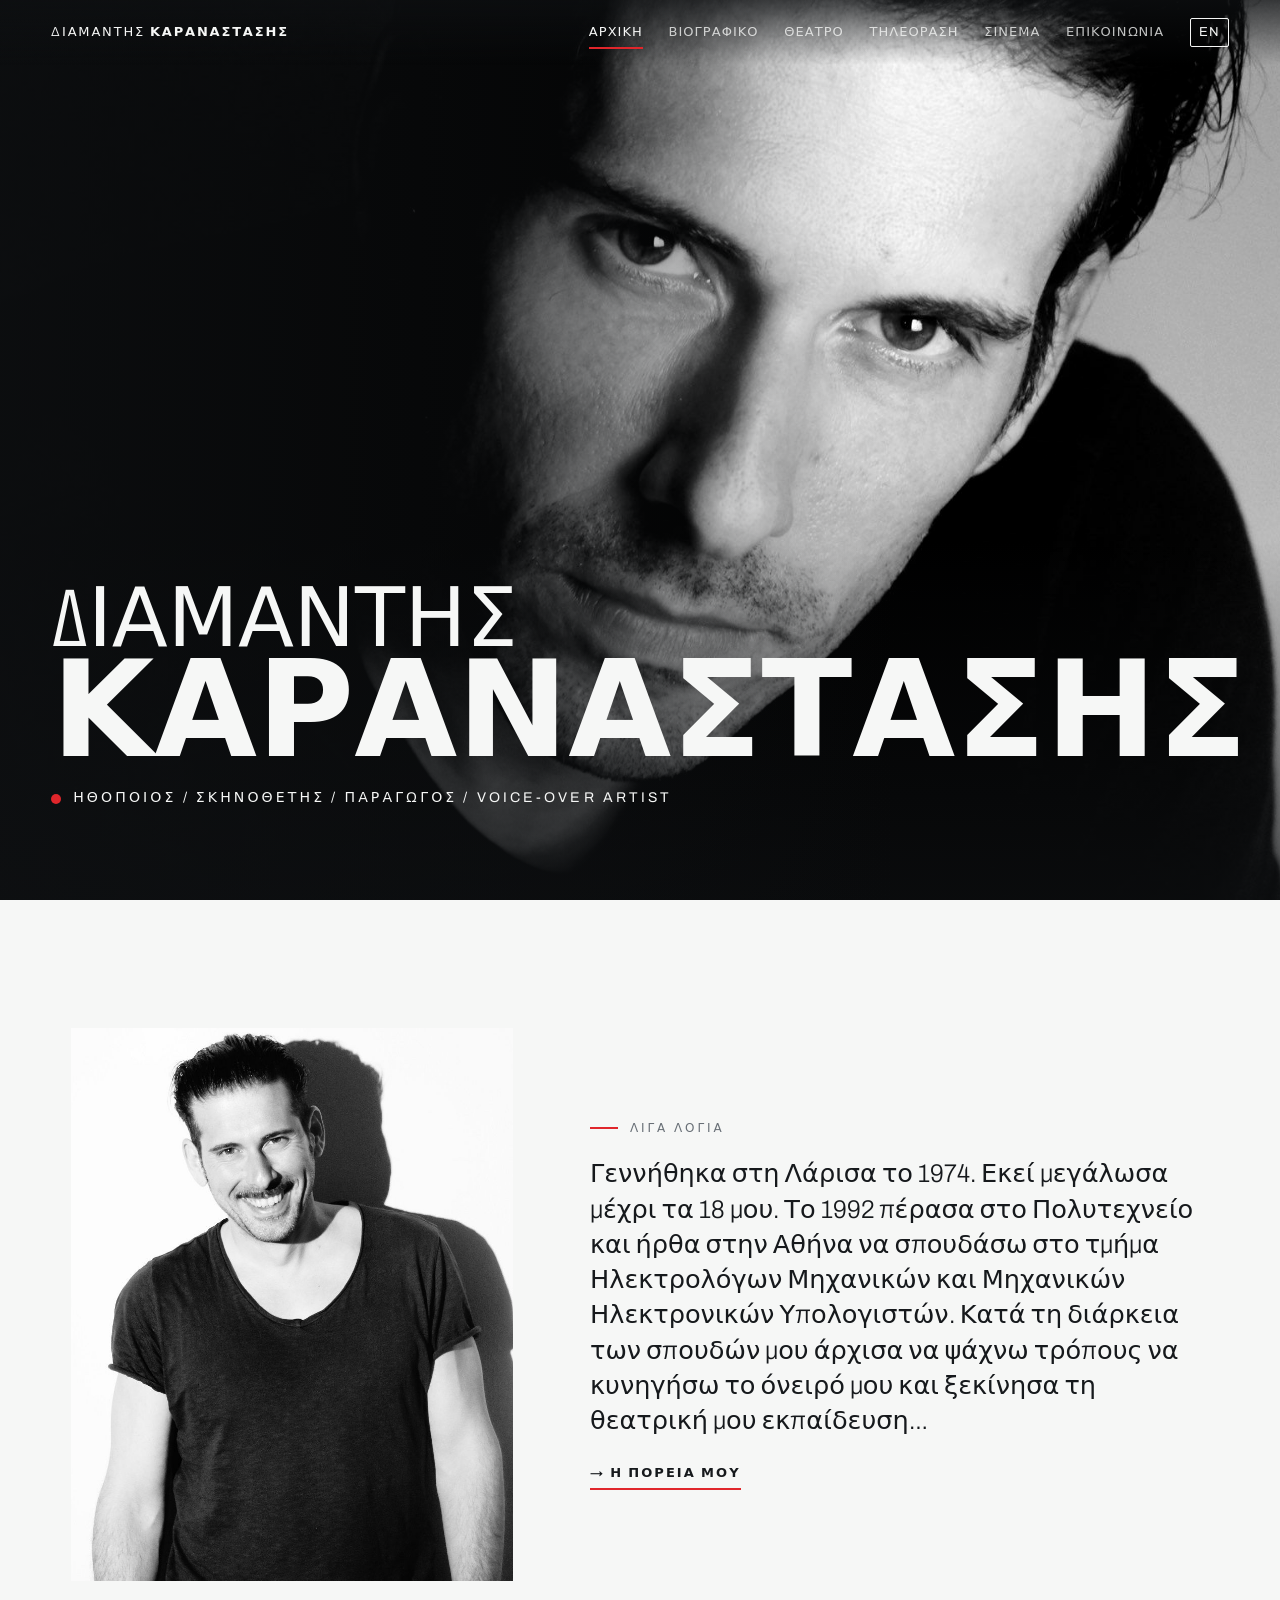
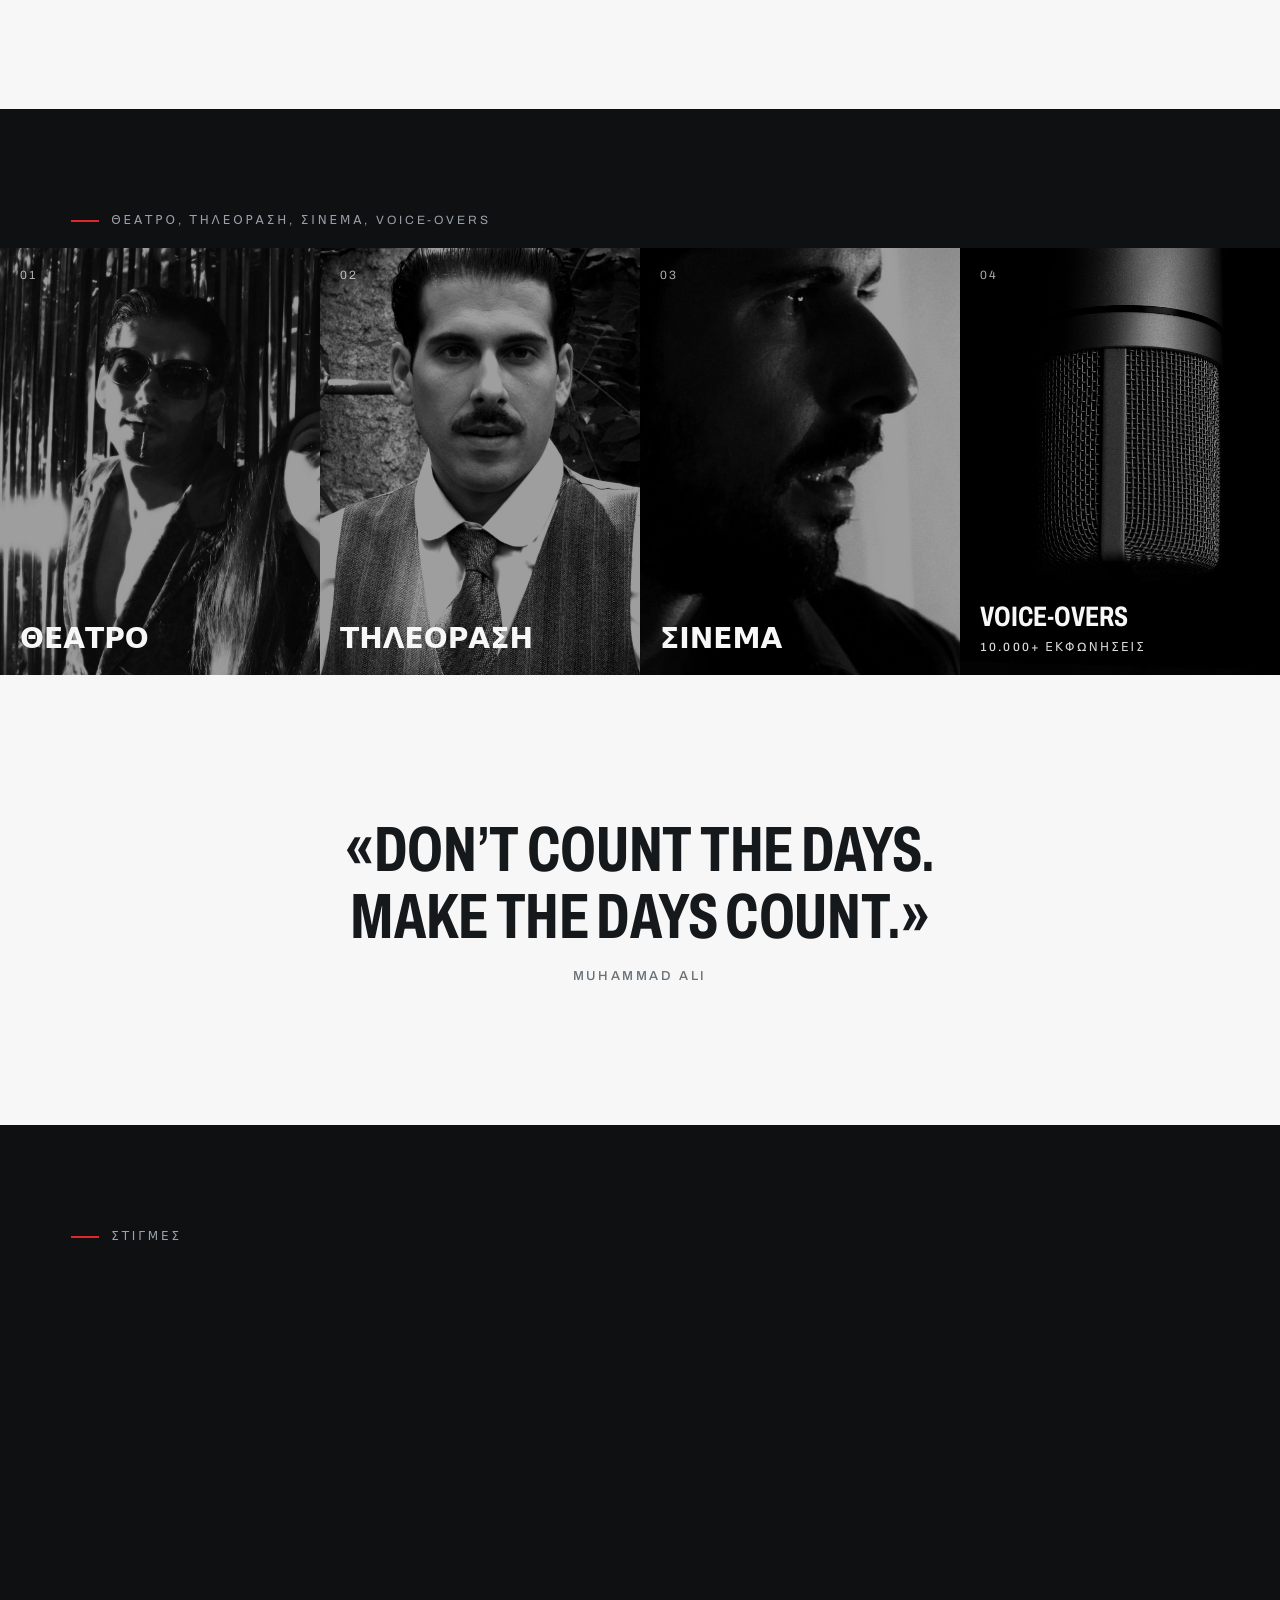
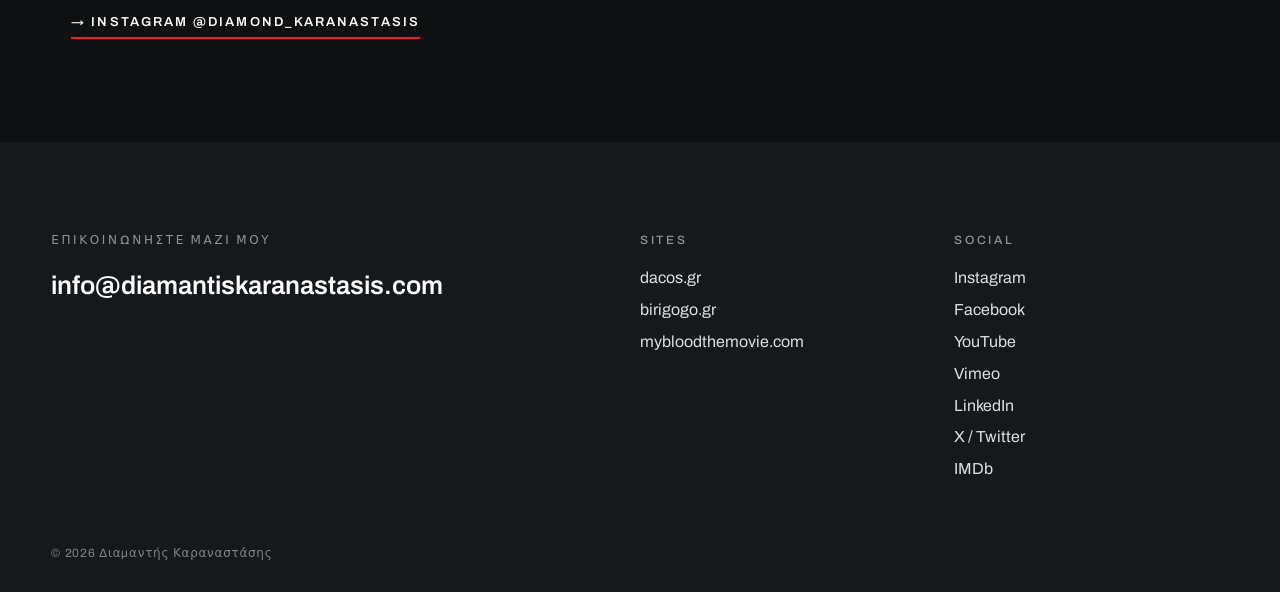
==== index.html @ 1491c584 "New static diamantiskaranastasis.com (EL/EN), replaces WordPress Co-Authored-By: Claude Opus 5.5 <no" ====
<!doctype html>
<html lang="el">
<head>
<meta charset="utf-8">
<meta name="viewport" content="width=device-width,initial-scale=1">
<title>Διαμαντής Καραναστάσης — Ηθοποιός / Σκηνοθέτης / Παραγωγός / Voice-Over Artist</title>
<meta name="description" content="Ο Διαμαντής Καραναστάσης είναι ηθοποιός σε θέατρο και τηλεόραση, σκηνοθέτης, βραβευμένος κινηματογραφιστής &amp; διακεκριμένος voice-over artist.">
<link rel="canonical" href="https://diamantiskaranastasis.com/">
<link rel="alternate" hreflang="el" href="https://diamantiskaranastasis.com/">
<link rel="alternate" hreflang="en" href="https://diamantiskaranastasis.com/en/">
<meta property="og:title" content="Διαμαντής Καραναστάσης — Ηθοποιός / Σκηνοθέτης / Παραγωγός / Voice-Over Artist">
<meta property="og:description" content="Ο Διαμαντής Καραναστάσης είναι ηθοποιός σε θέατρο και τηλεόραση, σκηνοθέτης, βραβευμένος κινηματογραφιστής &amp; διακεκριμένος voice-over artist.">
<meta property="og:image" content="https://diamantiskaranastasis.com/img/hero.jpg">
<meta property="og:type" content="website">
<link rel="icon" href="/img/favicon.svg" type="image/svg+xml">
<link rel="preconnect" href="https://fonts.googleapis.com">
<link rel="preconnect" href="https://fonts.gstatic.com" crossorigin>
<link href="https://fonts.googleapis.com/css2?family=Archivo:ital,wdth,wght@0,62..125,300..800;1,62..125,300..800&display=swap" rel="stylesheet">
<link rel="stylesheet" href="/style.css">
</head>
<body class="page-home">
<a class="skip" href="#main">Μετάβαση στο περιεχόμενο</a>
<header class="top">
  <a class="mark" href="/"><span>Διαμαντής</span> <b>Καραναστάσης</b></a>
  <button class="burger" aria-expanded="false" aria-controls="nav" aria-label="Menu"><i></i><i></i></button>
  <nav id="nav"><a href="/" aria-current="page">Αρχική</a><a href="/biografiko/">Βιογραφικό</a><a href="/theatro/">Θέατρο</a><a href="/tileorasi/">Τηλεόραση</a><a href="/kinimatografos/">Σινεμά</a><a href="/epikoinonia/">Επικοινωνία</a><a class="lang" href="/en/" hreflang="en" lang="en">EN</a></nav>
</header>
<main id="main">

<section class="hero">
  <img class="hero-img" src="/img/hero.jpg" alt="Διαμαντής Καραναστάσης" fetchpriority="high">
  <div class="hero-txt">
    <h1><span>Διαμαντής</span><b>Καραναστάσης</b></h1>
    <p class="roles">Ηθοποιός / Σκηνοθέτης / Παραγωγός / Voice-Over Artist</p>
  </div>
</section>
<section class="words wrap">
  <figure class="reveal"><img src="/img/words.jpg" alt="" loading="lazy"></figure>
  <div class="reveal">
    <p class="eyebrow">Λίγα λόγια</p>
    <p class="lede">Γεννήθηκα στη Λάρισα το 1974. Εκεί μεγάλωσα μέχρι τα 18 μου. Το 1992 πέρασα στο Πολυτεχνείο και ήρθα στην Αθήνα να σπουδάσω στο τμήμα Ηλεκτρολόγων Μηχανικών και Μηχανικών Ηλεκτρονικών Υπολογιστών. Κατά τη διάρκεια των σπουδών μου άρχισα να ψάχνω τρόπους να κυνηγήσω το όνειρό μου και ξεκίνησα τη θεατρική μου εκπαίδευση…</p>
    <a class="more" href="/biografiko/">→ Η πορεία μου</a>
  </div>
</section>
<section class="career">
  <div class="wrap"><p class="eyebrow">Θέατρο, Τηλεόραση, Σινεμά, Voice-Overs</p></div>
  <div class="tiles"><a class="tile reveal" href="/theatro/"><img src="/img/tile-theatre.jpg" alt="" loading="lazy"><span class="n">01</span><span class="l">Θέατρο</span></a><a class="tile reveal" href="/tileorasi/"><img src="/img/tile-tv.jpg" alt="" loading="lazy"><span class="n">02</span><span class="l">Τηλεόραση</span></a><a class="tile reveal" href="/kinimatografos/"><img src="/img/tile-cinema.jpg" alt="" loading="lazy"><span class="n">03</span><span class="l">Σινεμά</span></a><a class="tile reveal" href="https://dacos.gr"><img src="/img/tile-voice.jpg" alt="" loading="lazy"><span class="n">04</span><span class="l">Voice-Overs<small>10.000+ εκφωνήσεις</small></span></a></div>
</section>
<section class="quote wrap reveal">
  <blockquote>«Don’t count the days.<br>Make the days count.»<cite>Muhammad Ali</cite></blockquote>
</section>
<section class="moments">
  <div class="wrap"><p class="eyebrow">Στιγμές</p></div>
  <div class="strip"><figure class="reveal"><img src="/img/g2.jpg" alt="" loading="lazy"></figure><figure class="reveal"><img src="/img/g3.jpg" alt="" loading="lazy"></figure><figure class="reveal"><img src="/img/g6.jpg" alt="" loading="lazy"></figure><figure class="reveal"><img src="/img/g5.jpg" alt="" loading="lazy"></figure><figure class="reveal"><img src="/img/g7.jpg" alt="" loading="lazy"></figure><figure class="reveal"><img src="/img/g8.jpg" alt="" loading="lazy"></figure></div>
  <div class="wrap"><a class="more" href="https://www.instagram.com/diamond_karanastasis/" target="_blank" rel="noopener">→ Instagram @diamond_karanastasis</a></div>
</section>
</main>
<footer class="foot">
  <div class="foot-grid">
    <div><h3>Επικοινωνήστε μαζί μου</h3><a class="mail" href="mailto:info@diamantiskaranastasis.com">info@diamantiskaranastasis.com</a></div>
    <div><h3>Sites</h3><ul><li><a href="https://dacos.gr" target="_blank" rel="noopener">dacos.gr</a></li><li><a href="https://birigogo.gr" target="_blank" rel="noopener">birigogo.gr</a></li><li><a href="https://mybloodthemovie.com" target="_blank" rel="noopener">mybloodthemovie.com</a></li></ul></div>
    <div><h3>Social</h3><ul><li><a href="https://www.instagram.com/diamond_karanastasis/" target="_blank" rel="noopener">Instagram</a></li><li><a href="https://www.facebook.com/diamantis.karanastasis/" target="_blank" rel="noopener">Facebook</a></li><li><a href="https://www.youtube.com/channel/UCJ98Gt_ZgGxIDcLVIK1UcEQ" target="_blank" rel="noopener">YouTube</a></li><li><a href="https://vimeo.com/user14352981" target="_blank" rel="noopener">Vimeo</a></li><li><a href="https://www.linkedin.com/in/diamantis-karanastasis-67392116/" target="_blank" rel="noopener">LinkedIn</a></li><li><a href="https://twitter.com/diamantis_kar" target="_blank" rel="noopener">X / Twitter</a></li><li><a href="https://www.imdb.com/name/nm1007350/" target="_blank" rel="noopener">IMDb</a></li></ul></div>
  </div>
  <p class="legal">© <span id="yr">2026</span> Διαμαντής Καραναστάσης</p>
</footer>
<script>
document.getElementById('yr').textContent=new Date().getFullYear();
const b=document.querySelector('.burger'),n=document.getElementById('nav');
b.addEventListener('click',()=>{const o=b.getAttribute('aria-expanded')==='true';b.setAttribute('aria-expanded',!o);document.body.classList.toggle('nav-open',!o);});
const io=new IntersectionObserver(es=>es.forEach(e=>{if(e.isIntersecting){e.target.classList.add('in');io.unobserve(e.target);}}),{rootMargin:'0px 0px -8% 0px'});
document.querySelectorAll('.reveal').forEach(el=>io.observe(el));
</script>
</body>
</html>
---- style.css ----
/* diamantiskaranastasis.com — shares the type system & palette of dacos.gr */
:root{
  --paper:#F6F7F6;
  --alu:#DCDFE1;
  --ink:#16191C;
  --graphite:#30353A;
  --muted:#686F76;
  --rec:#E0262B;
  --night:#0E1012;
  --pad:clamp(16px,4vw,56px);
  --max:1240px;
}
*{box-sizing:border-box;margin:0;padding:0}
html{-webkit-text-size-adjust:100%;scroll-behavior:smooth}
body{background:var(--paper);color:var(--ink);font-family:"Archivo",system-ui,sans-serif;font-size:clamp(16px,1.05vw,18px);line-height:1.62;font-variation-settings:"wdth" 100;-webkit-font-smoothing:antialiased;overflow-x:hidden}
img{display:block;max-width:100%;height:auto}
a{color:inherit}
.wrap{max-width:var(--max);margin:0 auto;padding:0 var(--pad)}
.skip{position:absolute;left:-999px;top:8px;background:var(--rec);color:#fff;padding:8px 12px;z-index:99}
.skip:focus{left:8px}
:focus-visible{outline:2px solid var(--rec);outline-offset:3px}

/* header */
.top{position:fixed;inset:0 0 auto 0;z-index:20;display:flex;align-items:center;justify-content:space-between;gap:24px;padding:18px var(--pad);color:var(--paper);mix-blend-mode:normal;background:linear-gradient(rgba(14,16,18,.72),rgba(14,16,18,0));transition:background .3s}
.mark{text-decoration:none;text-transform:uppercase;letter-spacing:.14em;font-size:13px;white-space:nowrap}
.mark span{font-weight:300}
.mark b{font-weight:700}
.top nav{display:flex;gap:clamp(14px,2vw,28px);font-size:13px;letter-spacing:.08em;text-transform:uppercase}
.top nav a{text-decoration:none;opacity:.78;position:relative;padding:4px 0}
.top nav a:hover,.top nav a[aria-current]{opacity:1}
.top nav a[aria-current]::after{content:"";position:absolute;left:0;right:0;bottom:-2px;height:2px;background:var(--rec)}
.top nav .lang{border:1px solid currentColor;padding:3px 8px;border-radius:2px;opacity:1}
.burger{display:none;background:none;border:0;width:36px;height:36px;position:relative;cursor:pointer;color:inherit}
.burger i{position:absolute;left:7px;right:7px;height:2px;background:currentColor;transition:transform .25s}
.burger i:first-child{top:13px}.burger i:last-child{top:21px}
.nav-open .burger i:first-child{transform:translateY(4px) rotate(45deg)}
.nav-open .burger i:last-child{transform:translateY(-4px) rotate(-45deg)}

/* hero */
.hero{position:relative;height:100svh;min-height:560px;background:var(--night);color:var(--paper);overflow:hidden}
.hero-img{position:absolute;inset:0;width:100%;height:100%;object-fit:cover;object-position:70% 30%;filter:grayscale(1) contrast(1.05);animation:breathe 18s ease-in-out infinite alternate}
.hero::after{content:"";position:absolute;inset:0;background:linear-gradient(90deg,rgba(14,16,18,.82) 0%,rgba(14,16,18,.35) 48%,rgba(14,16,18,0) 70%),linear-gradient(0deg,rgba(14,16,18,.7),rgba(14,16,18,0) 40%)}
.hero-txt{position:absolute;z-index:2;left:var(--pad);right:var(--pad);bottom:clamp(40px,10vh,110px)}
.hero h1{text-transform:uppercase;line-height:.86;font-variation-settings:"wdth" 62;letter-spacing:-.01em}
.hero h1 span{display:block;font-weight:300;font-size:clamp(34px,6.4vw,92px);opacity:0;animation:rise .9s .15s forwards}
.hero h1 b{display:block;font-weight:800;font-size:clamp(44px,10.4vw,170px);opacity:0;animation:rise .9s .3s forwards}
.roles{margin-top:18px;font-size:clamp(12px,1.1vw,15px);letter-spacing:.22em;text-transform:uppercase;opacity:0;animation:rise .9s .5s forwards;display:flex;align-items:center;gap:12px}
.roles::before{content:"";width:10px;height:10px;border-radius:50%;background:var(--rec);flex:none;animation:blink 1.6s steps(2) infinite}
@keyframes rise{from{opacity:0;transform:translateY(24px)}to{opacity:1;transform:none}}
@keyframes breathe{from{transform:scale(1.02)}to{transform:scale(1.09)}}
@keyframes blink{50%{opacity:.15}}

.eyebrow{font-size:12px;letter-spacing:.24em;text-transform:uppercase;color:var(--muted);margin-bottom:18px;display:flex;align-items:center;gap:12px}
.eyebrow::before{content:"";width:28px;height:2px;background:var(--rec)}
.lede{font-size:clamp(20px,2vw,30px);line-height:1.38;font-weight:300;font-variation-settings:"wdth" 92}
.more{display:inline-block;margin-top:24px;font-size:13px;letter-spacing:.16em;text-transform:uppercase;text-decoration:none;font-weight:600;border-bottom:2px solid var(--rec);padding-bottom:4px}
.more:hover{color:var(--rec)}

/* words */
.words{display:grid;grid-template-columns:minmax(0,5fr) minmax(0,7fr);gap:clamp(28px,6vw,96px);align-items:center;padding-top:clamp(64px,10vw,140px);padding-bottom:clamp(64px,10vw,140px)}
.words figure img{filter:grayscale(1);aspect-ratio:4/5;object-fit:cover;width:100%}

/* career tiles */
.career{background:var(--night);color:var(--paper);padding:clamp(56px,8vw,110px) 0 0}
.career .eyebrow{color:#9aa1a8}
.tiles{display:grid;grid-template-columns:repeat(4,1fr);margin-top:8px}
.tile{position:relative;display:block;aspect-ratio:3/4;overflow:hidden;text-decoration:none;color:var(--paper)}
.tile img{position:absolute;inset:0;width:100%;height:100%;object-fit:cover;filter:grayscale(1) brightness(.62);transition:transform .9s cubic-bezier(.2,.7,.2,1),filter .6s}
.tile:hover img,.tile:focus-visible img{transform:scale(1.06);filter:grayscale(.15) brightness(.8)}
.tile .n{position:absolute;top:18px;left:20px;font-size:12px;letter-spacing:.2em;opacity:.7}
.tile .l{position:absolute;left:20px;right:20px;bottom:22px;font-size:clamp(22px,2.2vw,34px);font-weight:700;text-transform:uppercase;font-variation-settings:"wdth" 70;line-height:1}
.tile .l small{display:block;margin-top:10px;font-size:12px;font-weight:500;letter-spacing:.18em;font-variation-settings:"wdth" 100;color:#fff;opacity:.85}
.tile::after{content:"";position:absolute;left:20px;bottom:12px;width:0;height:2px;background:var(--rec);transition:width .5s}
.tile:hover::after{width:48px}

/* quotes */
.quote{padding-top:clamp(72px,11vw,160px);padding-bottom:clamp(72px,11vw,160px);text-align:center}
.quote blockquote{font-size:clamp(30px,5vw,72px);line-height:1.05;font-weight:700;text-transform:uppercase;font-variation-settings:"wdth" 66;letter-spacing:-.005em}
blockquote cite{display:block;margin-top:20px;font-style:normal;font-size:13px;letter-spacing:.2em;text-transform:uppercase;color:var(--muted);font-weight:500;font-variation-settings:"wdth" 100}

/* moments */
.moments{background:var(--night);color:var(--paper);padding:clamp(56px,8vw,110px) 0}
.moments .eyebrow{color:#9aa1a8}
.moments .more{color:var(--paper)}
.strip{display:grid;grid-template-columns:repeat(6,minmax(240px,1fr));gap:6px;overflow-x:auto;scroll-snap-type:x mandatory;padding:0 var(--pad) 24px;scrollbar-width:thin}
.strip figure{scroll-snap-align:start}
.strip img{aspect-ratio:4/5;object-fit:cover;width:100%;filter:grayscale(1);transition:filter .5s}
.strip img:hover{filter:none}

/* inner pages */
.phead{position:relative;height:clamp(340px,62vh,620px);background:var(--night);color:var(--paper);overflow:hidden}
.phead img{position:absolute;inset:0;width:100%;height:100%;object-fit:cover;filter:grayscale(1) brightness(.6)}
.phead::after{content:"";position:absolute;inset:0;background:linear-gradient(0deg,rgba(14,16,18,.75),rgba(14,16,18,0) 60%)}
.phead-txt{position:absolute;z-index:2;left:0;right:0;bottom:clamp(28px,6vh,64px)}
.phead h1{font-size:clamp(52px,11vw,170px);line-height:.85;font-weight:800;text-transform:uppercase;font-variation-settings:"wdth" 62;animation:rise .9s .1s both}
.epi{padding-top:clamp(48px,7vw,96px)}
.epi blockquote{max-width:900px;font-size:clamp(22px,2.6vw,38px);line-height:1.25;font-weight:300;font-style:italic;font-variation-settings:"wdth" 90}
.prose{padding-top:clamp(32px,5vw,64px);padding-bottom:clamp(72px,10vw,140px)}
.prose>p,.prose>.sub,.prose>ul,.prose>blockquote{max-width:760px}
.prose p{margin-bottom:1.2em}
.prose p a,.prose li a{text-decoration-color:var(--rec);text-decoration-thickness:2px;text-underline-offset:3px}
.prose p a:hover{color:var(--rec)}
.sub{font-size:13px;letter-spacing:.22em;text-transform:uppercase;font-weight:600;margin:56px 0 18px;padding-top:18px;border-top:1px solid var(--alu)}
.credits{list-style:none}
.credits li{padding:14px 0;border-bottom:1px solid var(--alu);line-height:1.4}
.credits li span{display:block;color:var(--muted);font-size:.9em;margin-top:2px}
.credits li b{font-weight:600}
.awards li{padding-left:22px;position:relative}
.awards li::before{content:"";position:absolute;left:0;top:22px;width:8px;height:8px;border-radius:50%;background:var(--rec)}
.endq{margin-top:56px;font-size:clamp(20px,2vw,28px);font-weight:300;font-style:italic;line-height:1.3}
.gallery{display:grid;grid-template-columns:repeat(2,1fr);gap:clamp(8px,1.2vw,16px);margin-top:64px}
.gallery img{aspect-ratio:16/10;object-fit:cover;width:100%}
.gallery figcaption{font-size:12px;letter-spacing:.16em;text-transform:uppercase;color:var(--muted);padding:10px 0 4px}

.contact{padding-top:clamp(56px,8vw,110px);padding-bottom:clamp(80px,12vw,170px)}
.bigmail{display:inline-block;margin-top:28px;font-size:clamp(22px,4.2vw,60px);font-weight:700;font-variation-settings:"wdth" 70;text-decoration:none;border-bottom:3px solid var(--rec);word-break:break-all;line-height:1.1}
.bigmail:hover{color:var(--rec)}

/* footer */
.foot{background:var(--ink);color:var(--alu);padding:clamp(48px,7vw,90px) var(--pad) 28px}
.foot-grid{max-width:var(--max);margin:0 auto;display:grid;grid-template-columns:2fr 1fr 1fr;gap:40px}
.foot h3{font-size:12px;letter-spacing:.22em;text-transform:uppercase;color:#8d949b;font-weight:500;margin-bottom:14px}
.foot ul{list-style:none}
.foot li{margin:6px 0}
.foot a{text-decoration:none}
.foot a:hover{color:#fff;text-decoration:underline;text-decoration-color:var(--rec)}
.foot .mail{font-size:clamp(18px,2vw,26px);font-weight:600;color:#fff;word-break:break-all}
.legal{max-width:var(--max);margin:56px auto 0;font-size:12px;color:#7d848b;letter-spacing:.06em}

/* reveal */
.reveal{opacity:0;transform:translateY(26px);transition:opacity .9s ease,transform .9s cubic-bezier(.2,.7,.2,1)}
.reveal.in{opacity:1;transform:none}

@media (max-width:900px){
  .burger{display:block;z-index:3}
  .top nav{position:fixed;inset:0;background:var(--night);flex-direction:column;justify-content:center;align-items:flex-start;padding:0 var(--pad);gap:18px;font-size:clamp(28px,8vw,44px);font-weight:700;font-variation-settings:"wdth" 70;opacity:0;pointer-events:none;transition:opacity .3s}
  .nav-open .top nav{opacity:1;pointer-events:auto}
  .top nav .lang{font-size:14px;margin-top:12px}
  .words{grid-template-columns:1fr}
  .tiles{grid-template-columns:repeat(2,1fr)}
  .foot-grid{grid-template-columns:1fr}
  .gallery{grid-template-columns:1fr}
  .hero-img{object-position:62% 30%}
  .hero h1 b{font-size:9.4vw}
  .tile .l{font-size:clamp(18px,5.4vw,26px);left:14px;right:14px}
}
@media (prefers-reduced-motion:reduce){
  *,*::before,*::after{animation:none!important;transition:none!important}
  .reveal,.hero h1 span,.hero h1 b,.roles{opacity:1;transform:none}
}
.credits{margin-bottom:40px}
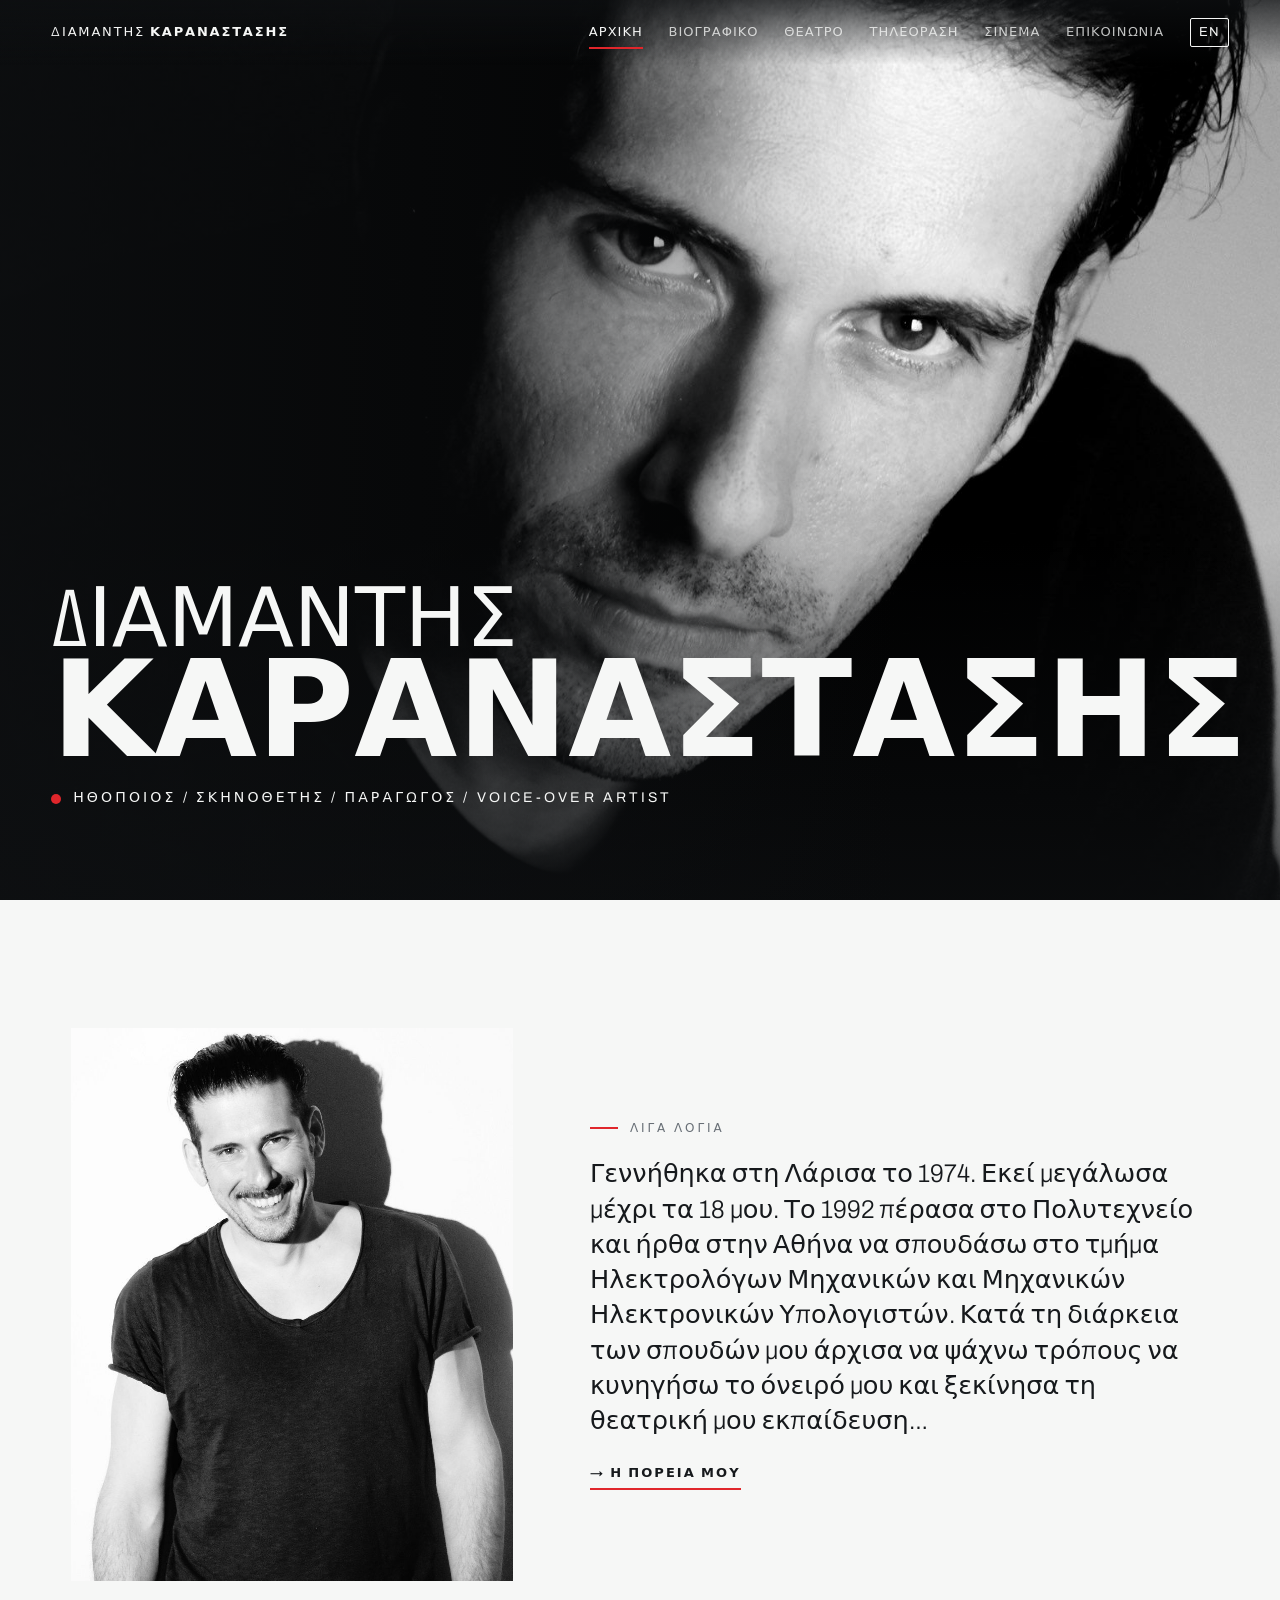
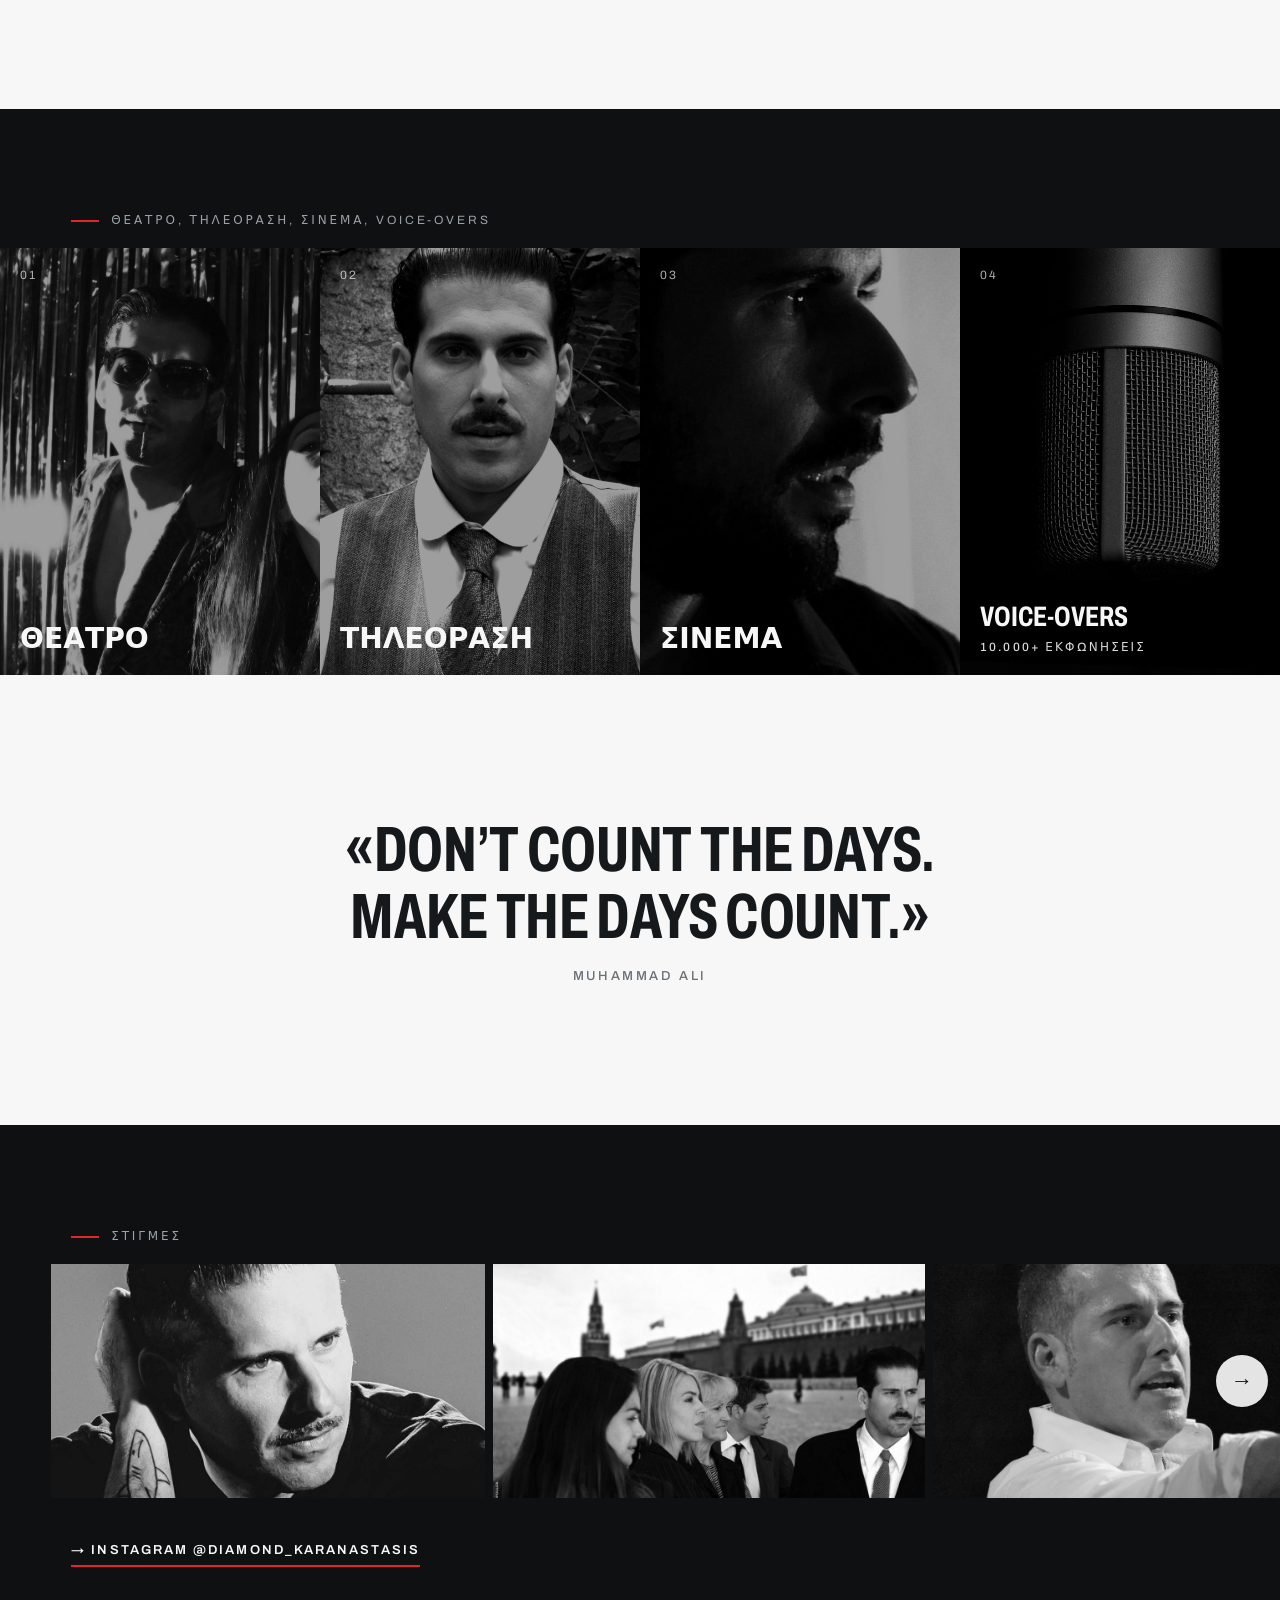
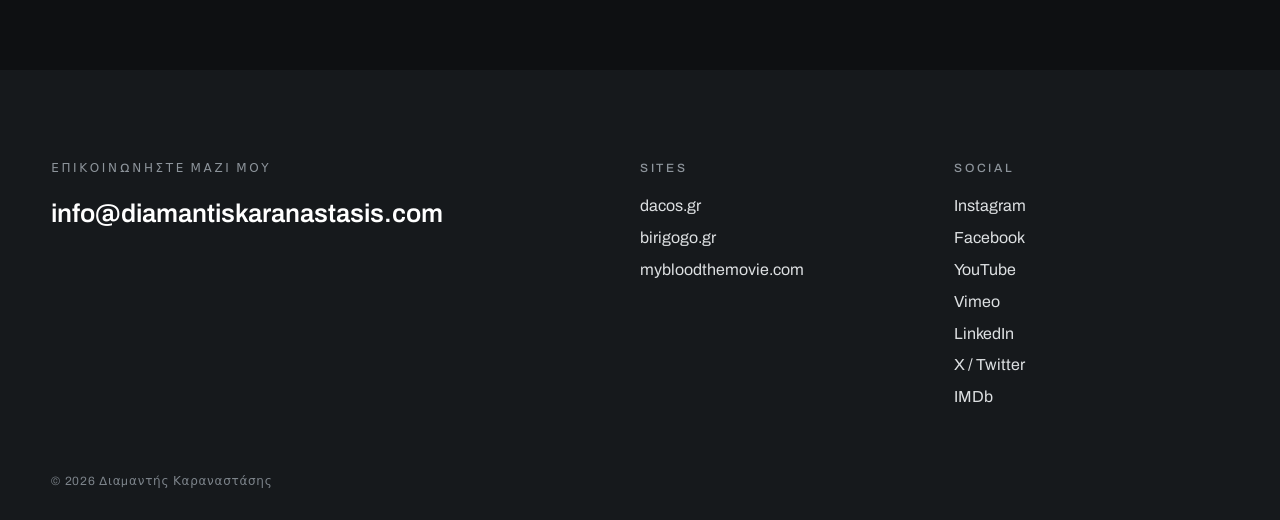
==== commit 53b8c6e0: "Moments slider with lightbox (18 photos); theatre, TV, cinema updates (EL/EN) Co-Authored-By: Claude" ====
--- a/index.html
+++ b/index.html
@@ -51,7 +51,18 @@
 </section>
 <section class="moments">
   <div class="wrap"><p class="eyebrow">Στιγμές</p></div>
-  <div class="strip"><figure class="reveal"><img src="/img/g2.jpg" alt="" loading="lazy"></figure><figure class="reveal"><img src="/img/g3.jpg" alt="" loading="lazy"></figure><figure class="reveal"><img src="/img/g6.jpg" alt="" loading="lazy"></figure><figure class="reveal"><img src="/img/g5.jpg" alt="" loading="lazy"></figure><figure class="reveal"><img src="/img/g7.jpg" alt="" loading="lazy"></figure><figure class="reveal"><img src="/img/g8.jpg" alt="" loading="lazy"></figure></div>
+  <div class="slider">
+    <button class="nav prev" aria-label="Προηγούμενη">&#8592;</button>
+    <div class="strip" tabindex="0"><button class="shot" data-i="0" data-full="/img/m/01.jpg" aria-label="Στιγμές 1"><img src="/img/m/t01.jpg" alt="" loading="lazy"></button><button class="shot" data-i="1" data-full="/img/m/02.jpg" aria-label="Στιγμές 2"><img src="/img/m/t02.jpg" alt="" loading="lazy"></button><button class="shot" data-i="2" data-full="/img/m/03.jpg" aria-label="Στιγμές 3"><img src="/img/m/t03.jpg" alt="" loading="lazy"></button><button class="shot" data-i="3" data-full="/img/m/04.jpg" aria-label="Στιγμές 4"><img src="/img/m/t04.jpg" alt="" loading="lazy"></button><button class="shot" data-i="4" data-full="/img/m/05.jpg" aria-label="Στιγμές 5"><img src="/img/m/t05.jpg" alt="" loading="lazy"></button><button class="shot" data-i="5" data-full="/img/m/06.jpg" aria-label="Στιγμές 6"><img src="/img/m/t06.jpg" alt="" loading="lazy"></button><button class="shot" data-i="6" data-full="/img/m/07.jpg" aria-label="Στιγμές 7"><img src="/img/m/t07.jpg" alt="" loading="lazy"></button><button class="shot" data-i="7" data-full="/img/m/08.jpg" aria-label="Στιγμές 8"><img src="/img/m/t08.jpg" alt="" loading="lazy"></button><button class="shot" data-i="8" data-full="/img/m/09.jpg" aria-label="Στιγμές 9"><img src="/img/m/t09.jpg" alt="" loading="lazy"></button><button class="shot" data-i="9" data-full="/img/m/10.jpg" aria-label="Στιγμές 10"><img src="/img/m/t10.jpg" alt="" loading="lazy"></button><button class="shot" data-i="10" data-full="/img/m/11.jpg" aria-label="Στιγμές 11"><img src="/img/m/t11.jpg" alt="" loading="lazy"></button><button class="shot" data-i="11" data-full="/img/m/12.jpg" aria-label="Στιγμές 12"><img src="/img/m/t12.jpg" alt="" loading="lazy"></button><button class="shot" data-i="12" data-full="/img/m/13.jpg" aria-label="Στιγμές 13"><img src="/img/m/t13.jpg" alt="" loading="lazy"></button><button class="shot" data-i="13" data-full="/img/m/14.jpg" aria-label="Στιγμές 14"><img src="/img/m/t14.jpg" alt="" loading="lazy"></button><button class="shot" data-i="14" data-full="/img/m/15.jpg" aria-label="Στιγμές 15"><img src="/img/m/t15.jpg" alt="" loading="lazy"></button><button class="shot" data-i="15" data-full="/img/m/16.jpg" aria-label="Στιγμές 16"><img src="/img/m/t16.jpg" alt="" loading="lazy"></button><button class="shot" data-i="16" data-full="/img/m/17.jpg" aria-label="Στιγμές 17"><img src="/img/m/t17.jpg" alt="" loading="lazy"></button><button class="shot" data-i="17" data-full="/img/m/18.jpg" aria-label="Στιγμές 18"><img src="/img/m/t18.jpg" alt="" loading="lazy"></button></div>
+    <button class="nav next" aria-label="Επόμενη">&#8594;</button>
+  </div>
+  <div class="lb" role="dialog" aria-modal="true" hidden>
+    <button class="lb-x" aria-label="Κλείσιμο">&times;</button>
+    <button class="lb-p" aria-label="Προηγούμενη">&#8592;</button>
+    <img alt="">
+    <button class="lb-n" aria-label="Επόμενη">&#8594;</button>
+    <span class="lb-c"></span>
+  </div>
   <div class="wrap"><a class="more" href="https://www.instagram.com/diamond_karanastasis/" target="_blank" rel="noopener">→ Instagram @diamond_karanastasis</a></div>
 </section>
 </main>
@@ -69,6 +80,25 @@
 b.addEventListener('click',()=>{const o=b.getAttribute('aria-expanded')==='true';b.setAttribute('aria-expanded',!o);document.body.classList.toggle('nav-open',!o);});
 const io=new IntersectionObserver(es=>es.forEach(e=>{if(e.isIntersecting){e.target.classList.add('in');io.unobserve(e.target);}}),{rootMargin:'0px 0px -8% 0px'});
 document.querySelectorAll('.reveal').forEach(el=>io.observe(el));
+
+const st=document.querySelector('.strip');
+if(st){
+ const step=()=>Math.max(st.clientWidth*0.8,280);
+ document.querySelector('.slider .prev').onclick=()=>st.scrollBy({left:-step(),behavior:'smooth'});
+ document.querySelector('.slider .next').onclick=()=>st.scrollBy({left:step(),behavior:'smooth'});
+ const upd=()=>{document.querySelector('.slider .prev').disabled=st.scrollLeft<5;document.querySelector('.slider .next').disabled=st.scrollLeft+st.clientWidth>=st.scrollWidth-5;};
+ st.addEventListener('scroll',upd,{passive:true});window.addEventListener('resize',upd);st.querySelectorAll('img').forEach(i=>i.addEventListener('load',upd));window.addEventListener('load',upd);upd();
+ const shots=[...st.querySelectorAll('.shot')],lb=document.querySelector('.lb'),li=lb.querySelector('img'),lc=lb.querySelector('.lb-c');let cur=0,x0=null;
+ const show=i=>{cur=(i+shots.length)%shots.length;li.src=shots[cur].dataset.full;lc.textContent=(cur+1)+' / '+shots.length;};
+ const open=i=>{show(i);lb.hidden=false;document.body.style.overflow='hidden';lb.querySelector('.lb-x').focus();};
+ const close=()=>{lb.hidden=true;document.body.style.overflow='';shots[cur].focus();};
+ shots.forEach((b,i)=>b.onclick=()=>open(i));
+ lb.querySelector('.lb-x').onclick=close;lb.querySelector('.lb-p').onclick=e=>{e.stopPropagation();show(cur-1)};lb.querySelector('.lb-n').onclick=e=>{e.stopPropagation();show(cur+1)};
+ lb.onclick=e=>{if(e.target===lb)close();};
+ document.addEventListener('keydown',e=>{if(lb.hidden)return;if(e.key==='Escape')close();if(e.key==='ArrowLeft')show(cur-1);if(e.key==='ArrowRight')show(cur+1);});
+ lb.addEventListener('touchstart',e=>{x0=e.touches[0].clientX},{passive:true});
+ lb.addEventListener('touchend',e=>{if(x0===null)return;const d=e.changedTouches[0].clientX-x0;if(Math.abs(d)>50)show(cur+(d<0?1:-1));x0=null;});
+}
 </script>
 </body>
 </html>
--- a/style.css
+++ b/style.css
@@ -82,10 +82,22 @@
 .moments{background:var(--night);color:var(--paper);padding:clamp(56px,8vw,110px) 0}
 .moments .eyebrow{color:#9aa1a8}
 .moments .more{color:var(--paper)}
-.strip{display:grid;grid-template-columns:repeat(6,minmax(240px,1fr));gap:6px;overflow-x:auto;scroll-snap-type:x mandatory;padding:0 var(--pad) 24px;scrollbar-width:thin}
-.strip figure{scroll-snap-align:start}
-.strip img{aspect-ratio:4/5;object-fit:cover;width:100%;filter:grayscale(1);transition:filter .5s}
-.strip img:hover{filter:none}
+.slider{position:relative}
+.strip{display:flex;gap:8px;overflow-x:auto;scroll-snap-type:x mandatory;scroll-padding:0 var(--pad);padding:0 var(--pad) 18px;scrollbar-width:thin;scrollbar-color:#3a3f44 transparent}
+.shot{flex:none;height:clamp(180px,26vh,240px);padding:0;border:0;background:none;cursor:zoom-in;scroll-snap-align:start;overflow:hidden}
+.shot img{height:100%;width:auto;max-width:none;display:block;filter:grayscale(1);transition:filter .5s,transform .6s}
+.shot:hover img,.shot:focus-visible img{filter:none;transform:scale(1.02)}
+.nav{position:absolute;top:calc(50% - 9px);transform:translateY(-50%);z-index:2;width:52px;height:52px;border-radius:50%;border:0;background:rgba(246,247,246,.92);color:var(--ink);font-size:22px;cursor:pointer;box-shadow:0 4px 18px rgba(0,0,0,.35);transition:opacity .3s,background .2s}
+.nav:hover{background:#fff}.nav:disabled{opacity:0;pointer-events:none}
+.nav.prev{left:12px}.nav.next{right:12px}
+.lb{position:fixed;inset:0;z-index:100;background:rgba(10,11,12,.96);display:flex;align-items:center;justify-content:center}
+.lb[hidden]{display:none}
+.lb img{max-width:92vw;max-height:88vh;object-fit:contain;box-shadow:0 10px 60px rgba(0,0,0,.6)}
+.lb button{position:absolute;border:0;background:rgba(246,247,246,.12);color:#fff;font-size:26px;width:54px;height:54px;border-radius:50%;cursor:pointer}
+.lb button:hover{background:rgba(246,247,246,.25)}
+.lb-x{top:18px;right:18px}.lb-p{left:18px;top:50%;transform:translateY(-50%)}.lb-n{right:18px;top:50%;transform:translateY(-50%)}
+.lb-c{position:absolute;bottom:18px;left:0;right:0;text-align:center;color:#9aa1a8;font-size:12px;letter-spacing:.2em}
+@media (max-width:600px){.strip{align-items:center}.shot{height:auto}.shot img{width:auto;height:auto;max-width:84vw;max-height:52vh}.lb-p,.lb-n{top:auto;bottom:8px;transform:none}.nav{width:44px;height:44px}}
 
 /* inner pages */
 .phead{position:relative;height:clamp(340px,62vh,620px);background:var(--night);color:var(--paper);overflow:hidden}
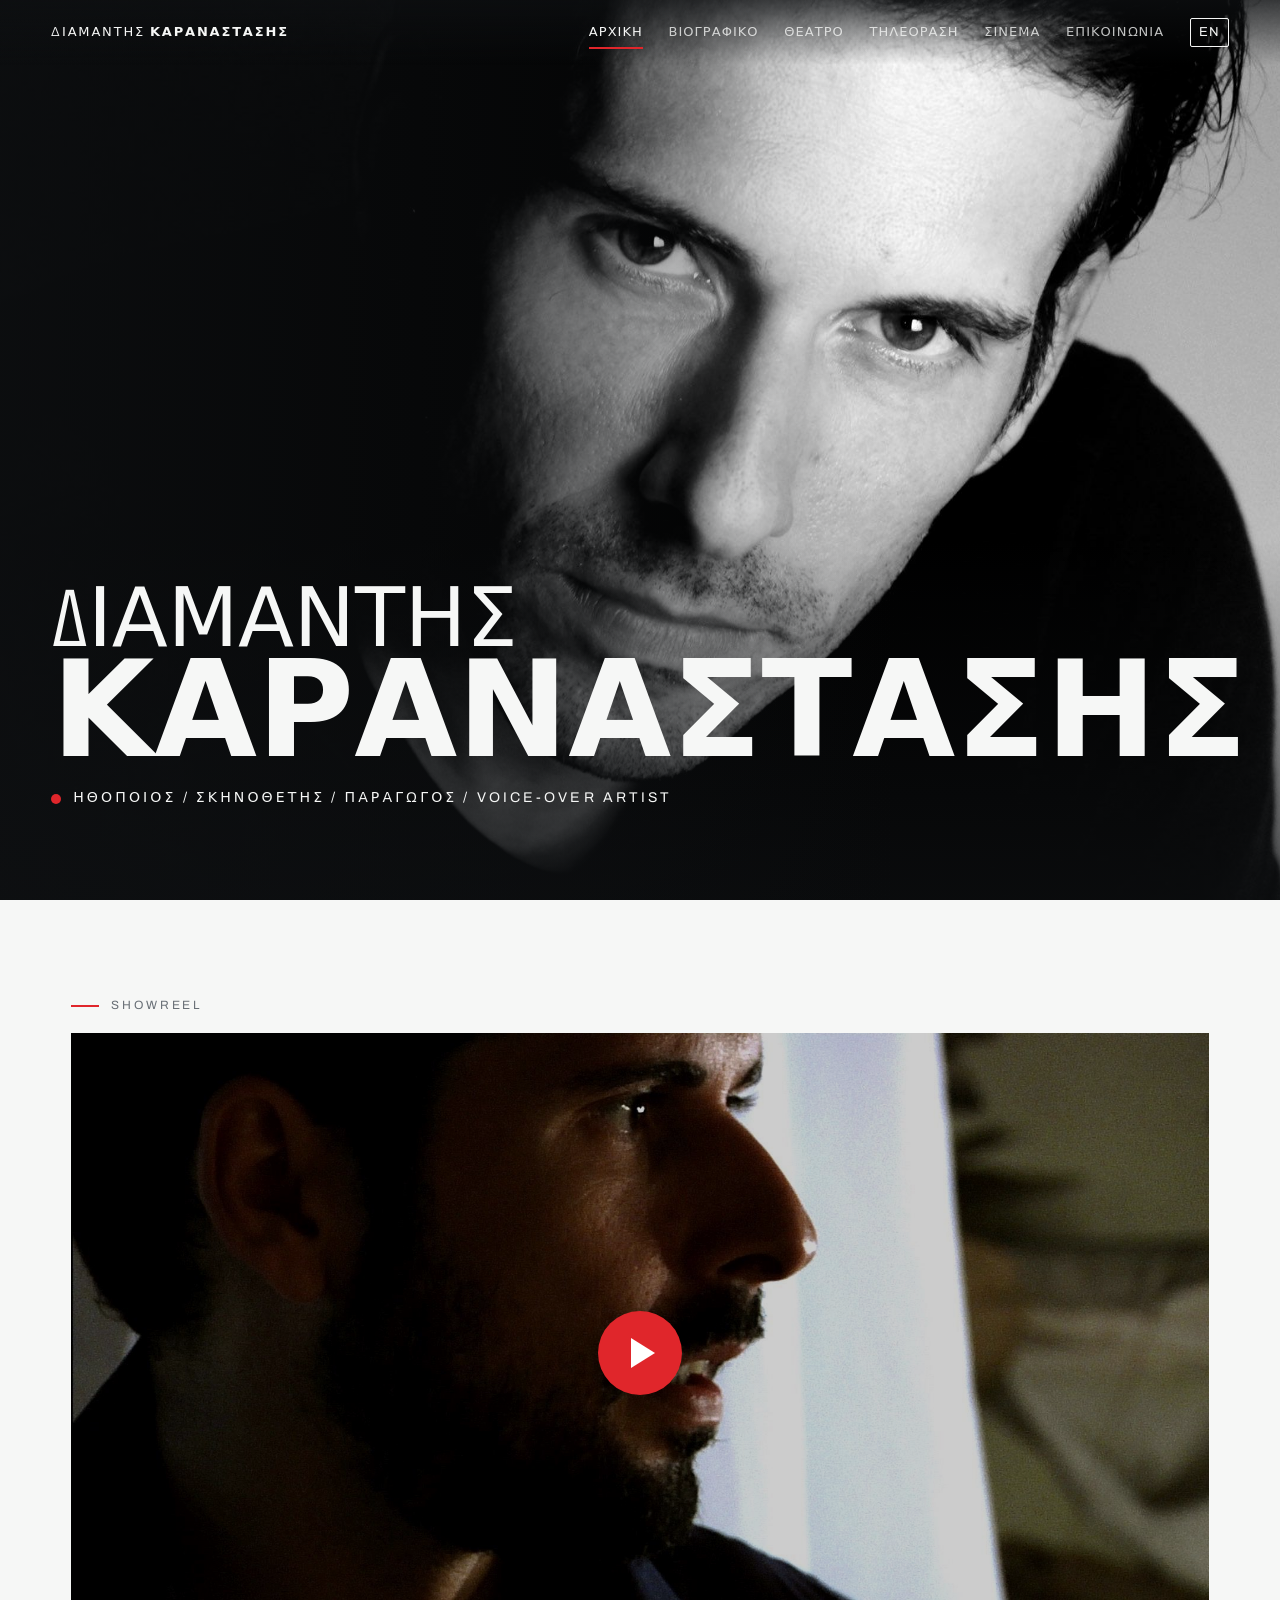
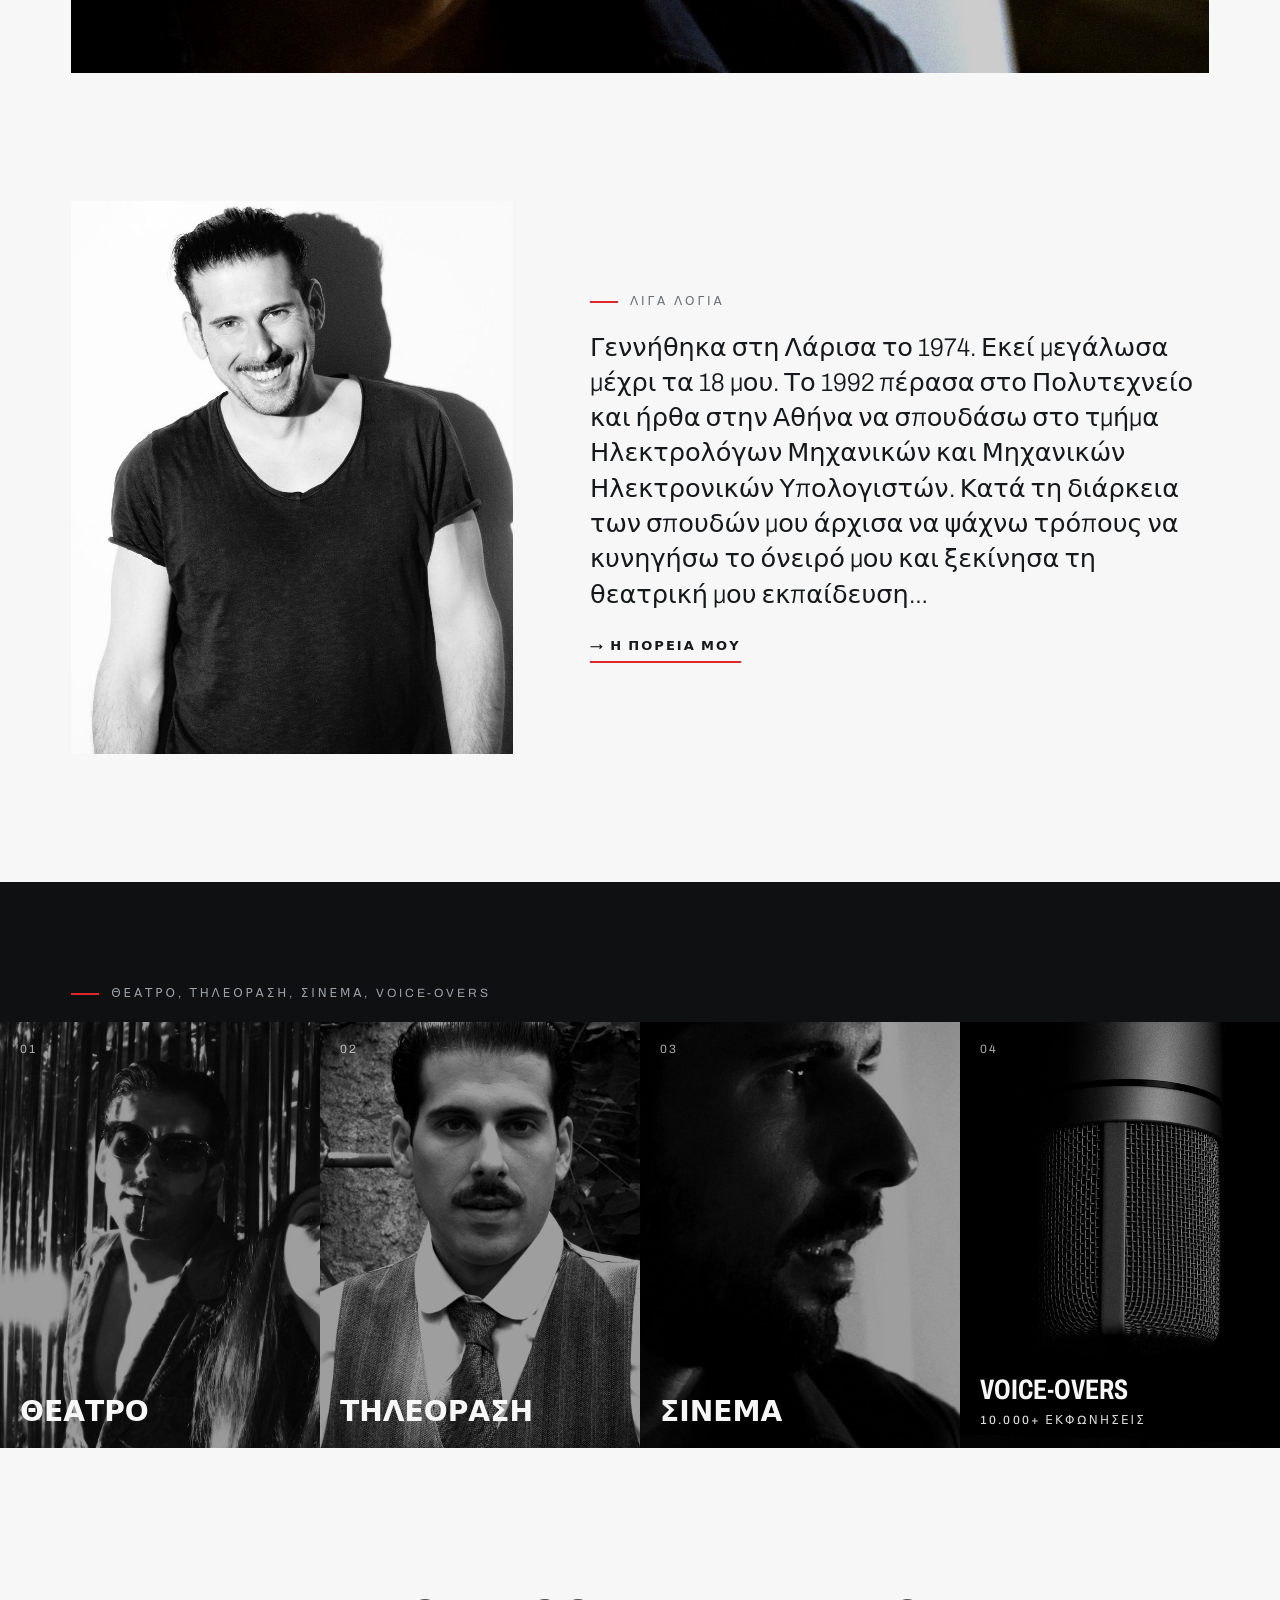
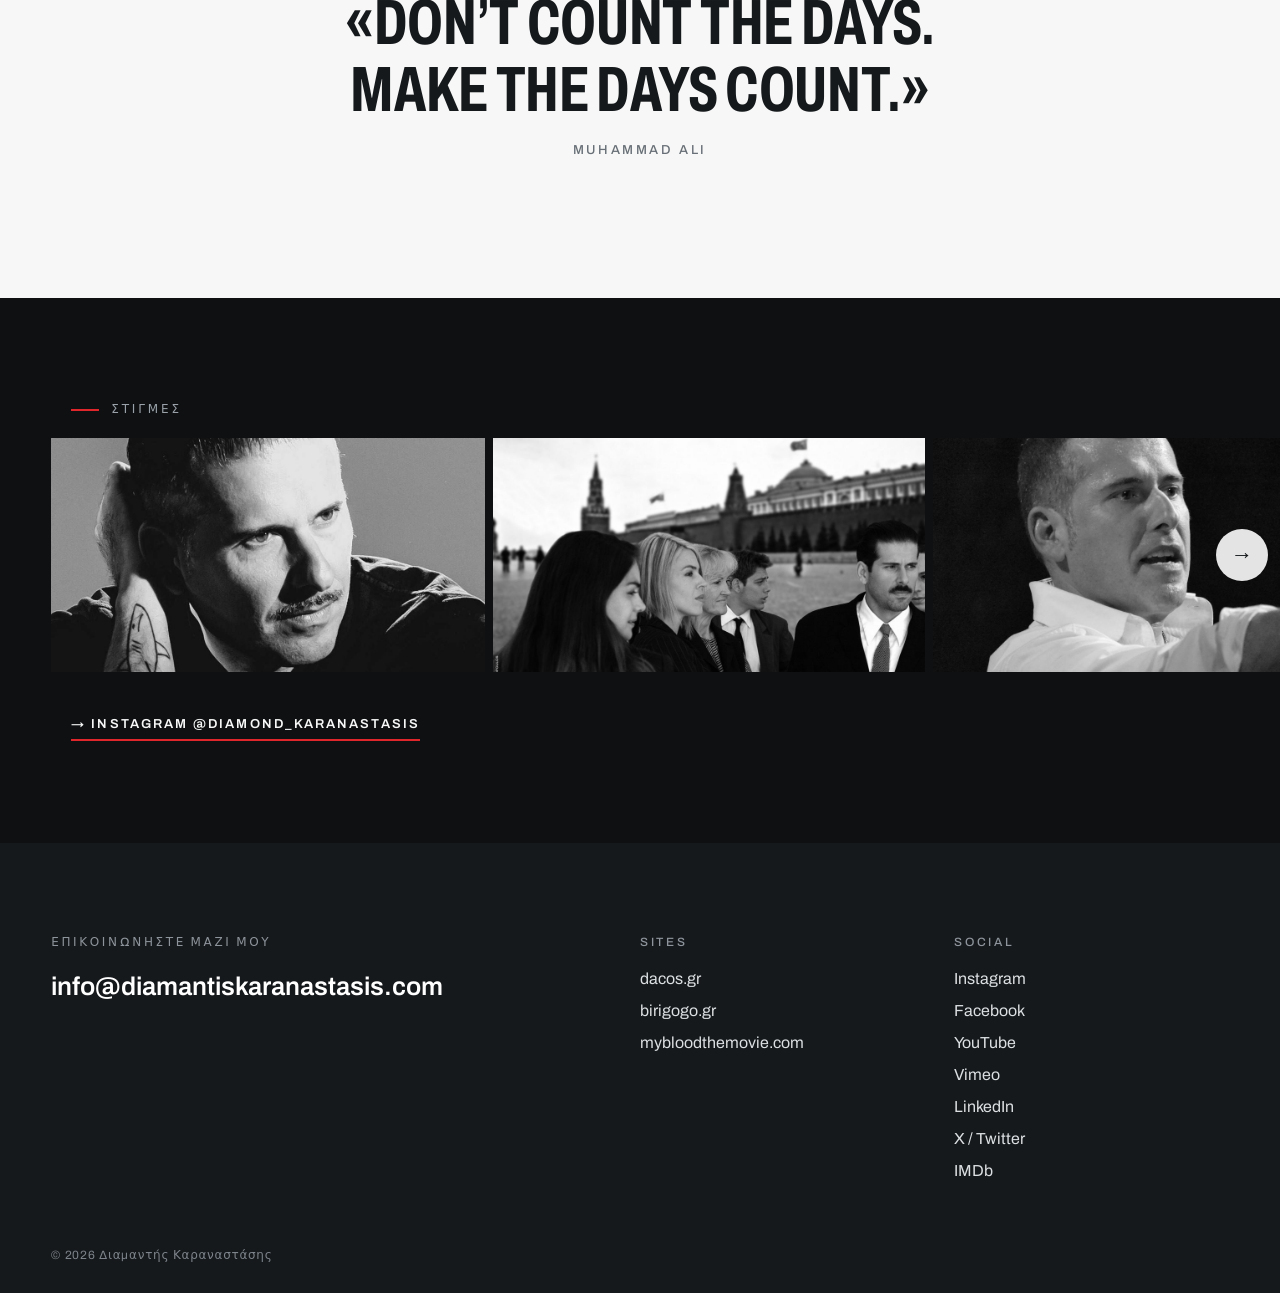
==== commit 3ed05f71: "Home (EL/EN): showreel section; build.py now includes /en/actor/ source Co-Authored-By: Claude Opus " ====
--- a/index.html
+++ b/index.html
@@ -34,6 +34,15 @@
     <p class="roles">Ηθοποιός / Σκηνοθέτης / Παραγωγός / Voice-Over Artist</p>
   </div>
 </section>
+<section class="reel wrap reveal" id="showreel">
+  <p class="eyebrow">Showreel</p>
+  <div class="player">
+    <a class="poster" href="https://vimeo.com/1098971747/491d0dc05c" target="_blank" rel="noopener" aria-label="Αναπαραγωγή showreel"><img src="/img/tile-cinema.jpg" alt="" loading="lazy"><span class="play"></span></a>
+  </div>
+</section>
+<script>
+(function(){var p=document.querySelector('#showreel .poster');if(!p)return;p.addEventListener('click',function(e){e.preventDefault();var f=document.createElement('iframe');f.src='https://player.vimeo.com/video/1098971747?h=491d0dc05c&autoplay=1&title=0&byline=0&portrait=0';f.allow='autoplay; fullscreen; picture-in-picture';f.allowFullscreen=true;f.title='Diamantis Karanastasis showreel';p.parentNode.replaceChild(f,p);});})();
+</script>
 <section class="words wrap">
   <figure class="reveal"><img src="/img/words.jpg" alt="" loading="lazy"></figure>
   <div class="reveal">
@@ -53,7 +62,7 @@
   <div class="wrap"><p class="eyebrow">Στιγμές</p></div>
   <div class="slider">
     <button class="nav prev" aria-label="Προηγούμενη">&#8592;</button>
-    <div class="strip" tabindex="0"><button class="shot" data-i="0" data-full="/img/m/01.jpg" aria-label="Στιγμές 1"><img src="/img/m/t01.jpg" alt="" loading="lazy"></button><button class="shot" data-i="1" data-full="/img/m/02.jpg" aria-label="Στιγμές 2"><img src="/img/m/t02.jpg" alt="" loading="lazy"></button><button class="shot" data-i="2" data-full="/img/m/03.jpg" aria-label="Στιγμές 3"><img src="/img/m/t03.jpg" alt="" loading="lazy"></button><button class="shot" data-i="3" data-full="/img/m/04.jpg" aria-label="Στιγμές 4"><img src="/img/m/t04.jpg" alt="" loading="lazy"></button><button class="shot" data-i="4" data-full="/img/m/05.jpg" aria-label="Στιγμές 5"><img src="/img/m/t05.jpg" alt="" loading="lazy"></button><button class="shot" data-i="5" data-full="/img/m/06.jpg" aria-label="Στιγμές 6"><img src="/img/m/t06.jpg" alt="" loading="lazy"></button><button class="shot" data-i="6" data-full="/img/m/07.jpg" aria-label="Στιγμές 7"><img src="/img/m/t07.jpg" alt="" loading="lazy"></button><button class="shot" data-i="7" data-full="/img/m/08.jpg" aria-label="Στιγμές 8"><img src="/img/m/t08.jpg" alt="" loading="lazy"></button><button class="shot" data-i="8" data-full="/img/m/09.jpg" aria-label="Στιγμές 9"><img src="/img/m/t09.jpg" alt="" loading="lazy"></button><button class="shot" data-i="9" data-full="/img/m/10.jpg" aria-label="Στιγμές 10"><img src="/img/m/t10.jpg" alt="" loading="lazy"></button><button class="shot" data-i="10" data-full="/img/m/11.jpg" aria-label="Στιγμές 11"><img src="/img/m/t11.jpg" alt="" loading="lazy"></button><button class="shot" data-i="11" data-full="/img/m/12.jpg" aria-label="Στιγμές 12"><img src="/img/m/t12.jpg" alt="" loading="lazy"></button><button class="shot" data-i="12" data-full="/img/m/13.jpg" aria-label="Στιγμές 13"><img src="/img/m/t13.jpg" alt="" loading="lazy"></button><button class="shot" data-i="13" data-full="/img/m/14.jpg" aria-label="Στιγμές 14"><img src="/img/m/t14.jpg" alt="" loading="lazy"></button><button class="shot" data-i="14" data-full="/img/m/15.jpg" aria-label="Στιγμές 15"><img src="/img/m/t15.jpg" alt="" loading="lazy"></button><button class="shot" data-i="15" data-full="/img/m/16.jpg" aria-label="Στιγμές 16"><img src="/img/m/t16.jpg" alt="" loading="lazy"></button><button class="shot" data-i="16" data-full="/img/m/17.jpg" aria-label="Στιγμές 17"><img src="/img/m/t17.jpg" alt="" loading="lazy"></button><button class="shot" data-i="17" data-full="/img/m/18.jpg" aria-label="Στιγμές 18"><img src="/img/m/t18.jpg" alt="" loading="lazy"></button></div>
+    <div class="strip" tabindex="0"><button class="shot" data-i="0" data-full="/img/m/01.jpg" aria-label="Στιγμές 1"><img src="/img/m/t01.jpg" width="1038" height="560" alt="" loading="lazy"></button><button class="shot" data-i="1" data-full="/img/m/02.jpg" aria-label="Στιγμές 2"><img src="/img/m/t02.jpg" width="1034" height="560" alt="" loading="lazy"></button><button class="shot" data-i="2" data-full="/img/m/03.jpg" aria-label="Στιγμές 3"><img src="/img/m/t03.jpg" width="1038" height="560" alt="" loading="lazy"></button><button class="shot" data-i="3" data-full="/img/m/04.jpg" aria-label="Στιγμές 4"><img src="/img/m/t04.jpg" width="1039" height="560" alt="" loading="lazy"></button><button class="shot" data-i="4" data-full="/img/m/05.jpg" aria-label="Στιγμές 5"><img src="/img/m/t05.jpg" width="1038" height="560" alt="" loading="lazy"></button><button class="shot" data-i="5" data-full="/img/m/06.jpg" aria-label="Στιγμές 6"><img src="/img/m/t06.jpg" width="1033" height="560" alt="" loading="lazy"></button><button class="shot" data-i="6" data-full="/img/m/07.jpg" aria-label="Στιγμές 7"><img src="/img/m/t07.jpg" width="1038" height="560" alt="" loading="lazy"></button><button class="shot" data-i="7" data-full="/img/m/08.jpg" aria-label="Στιγμές 8"><img src="/img/m/t08.jpg" width="516" height="560" alt="" loading="lazy"></button><button class="shot" data-i="8" data-full="/img/m/09.jpg" aria-label="Στιγμές 9"><img src="/img/m/t09.jpg" width="996" height="560" alt="" loading="lazy"></button><button class="shot" data-i="9" data-full="/img/m/10.jpg" aria-label="Στιγμές 10"><img src="/img/m/t10.jpg" width="1024" height="552" alt="" loading="lazy"></button><button class="shot" data-i="10" data-full="/img/m/11.jpg" aria-label="Στιγμές 11"><img src="/img/m/t11.jpg" width="910" height="491" alt="" loading="lazy"></button><button class="shot" data-i="11" data-full="/img/m/13.jpg" aria-label="Στιγμές 12"><img src="/img/m/t13.jpg" width="997" height="560" alt="" loading="lazy"></button><button class="shot" data-i="12" data-full="/img/m/12.jpg" aria-label="Στιγμές 13"><img src="/img/m/t12.jpg" width="460" height="560" alt="" loading="lazy"></button><button class="shot" data-i="13" data-full="/img/m/14.jpg" aria-label="Στιγμές 14"><img src="/img/m/t14.jpg" width="997" height="560" alt="" loading="lazy"></button><button class="shot" data-i="14" data-full="/img/m/16.jpg" aria-label="Στιγμές 15"><img src="/img/m/t16.jpg" width="320" height="320" alt="" loading="lazy"></button></div>
     <button class="nav next" aria-label="Επόμενη">&#8594;</button>
   </div>
   <div class="lb" role="dialog" aria-modal="true" hidden>
@@ -82,12 +91,13 @@
 document.querySelectorAll('.reveal').forEach(el=>io.observe(el));
 
 const st=document.querySelector('.strip');
+let touched=false;
 if(st){
  const step=()=>Math.max(st.clientWidth*0.8,280);
- document.querySelector('.slider .prev').onclick=()=>st.scrollBy({left:-step(),behavior:'smooth'});
- document.querySelector('.slider .next').onclick=()=>st.scrollBy({left:step(),behavior:'smooth'});
+ document.querySelector('.slider .prev').onclick=()=>{touched=true;st.scrollBy({left:-step(),behavior:'smooth'});};
+ document.querySelector('.slider .next').onclick=()=>{touched=true;st.scrollBy({left:step(),behavior:'smooth'});};
  const upd=()=>{document.querySelector('.slider .prev').disabled=st.scrollLeft<5;document.querySelector('.slider .next').disabled=st.scrollLeft+st.clientWidth>=st.scrollWidth-5;};
- st.addEventListener('scroll',upd,{passive:true});window.addEventListener('resize',upd);st.querySelectorAll('img').forEach(i=>i.addEventListener('load',upd));window.addEventListener('load',upd);upd();
+ st.addEventListener('scroll',upd,{passive:true});window.addEventListener('resize',upd);['pointerdown','wheel','touchstart','keydown'].forEach(ev=>st.addEventListener(ev,()=>touched=true,{passive:true}));st.querySelectorAll('img').forEach(i=>i.addEventListener('load',()=>{if(!touched)st.scrollLeft=0;upd();}));window.addEventListener('load',()=>{st.scrollLeft=0;upd();});st.scrollLeft=0;upd();
  const shots=[...st.querySelectorAll('.shot')],lb=document.querySelector('.lb'),li=lb.querySelector('img'),lc=lb.querySelector('.lb-c');let cur=0,x0=null;
  const show=i=>{cur=(i+shots.length)%shots.length;li.src=shots[cur].dataset.full;lc.textContent=(cur+1)+' / '+shots.length;};
  const open=i=>{show(i);lb.hidden=false;document.body.style.overflow='hidden';lb.querySelector('.lb-x').focus();};
--- a/style.css
+++ b/style.css
@@ -83,7 +83,7 @@
 .moments .eyebrow{color:#9aa1a8}
 .moments .more{color:var(--paper)}
 .slider{position:relative}
-.strip{display:flex;gap:8px;overflow-x:auto;scroll-snap-type:x mandatory;scroll-padding:0 var(--pad);padding:0 var(--pad) 18px;scrollbar-width:thin;scrollbar-color:#3a3f44 transparent}
+.strip{display:flex;gap:8px;overflow-x:auto;scroll-snap-type:x proximity;scroll-padding:0 var(--pad);padding:0 var(--pad) 18px;scrollbar-width:thin;scrollbar-color:#3a3f44 transparent}
 .shot{flex:none;height:clamp(180px,26vh,240px);padding:0;border:0;background:none;cursor:zoom-in;scroll-snap-align:start;overflow:hidden}
 .shot img{height:100%;width:auto;max-width:none;display:block;filter:grayscale(1);transition:filter .5s,transform .6s}
 .shot:hover img,.shot:focus-visible img{filter:none;transform:scale(1.02)}
@@ -161,3 +161,13 @@
   .reveal,.hero h1 span,.hero h1 b,.roles{opacity:1;transform:none}
 }
 .credits{margin-bottom:40px}
+
+.reel{padding-top:clamp(48px,8vw,96px)}
+.player{position:relative;aspect-ratio:16/9;background:#000;overflow:hidden;margin-top:18px}
+.player iframe{position:absolute;inset:0;width:100%;height:100%;border:0}
+.player .poster{position:absolute;inset:0;display:block;cursor:pointer}
+.player .poster img{width:100%;height:100%;object-fit:cover;opacity:.8;transition:opacity .3s}
+.player .poster:hover img{opacity:.95}
+.player .play{position:absolute;left:50%;top:50%;transform:translate(-50%,-50%);width:84px;height:84px;border-radius:50%;background:#E0262B;display:grid;place-items:center;box-shadow:0 6px 24px rgba(0,0,0,.35)}
+.player .play::after{content:"";margin-left:6px;border-left:24px solid #fff;border-top:15px solid transparent;border-bottom:15px solid transparent}
+@media (max-width:600px){.player .play{width:64px;height:64px}.player .play::after{border-left-width:18px;border-top-width:11px;border-bottom-width:11px}}
